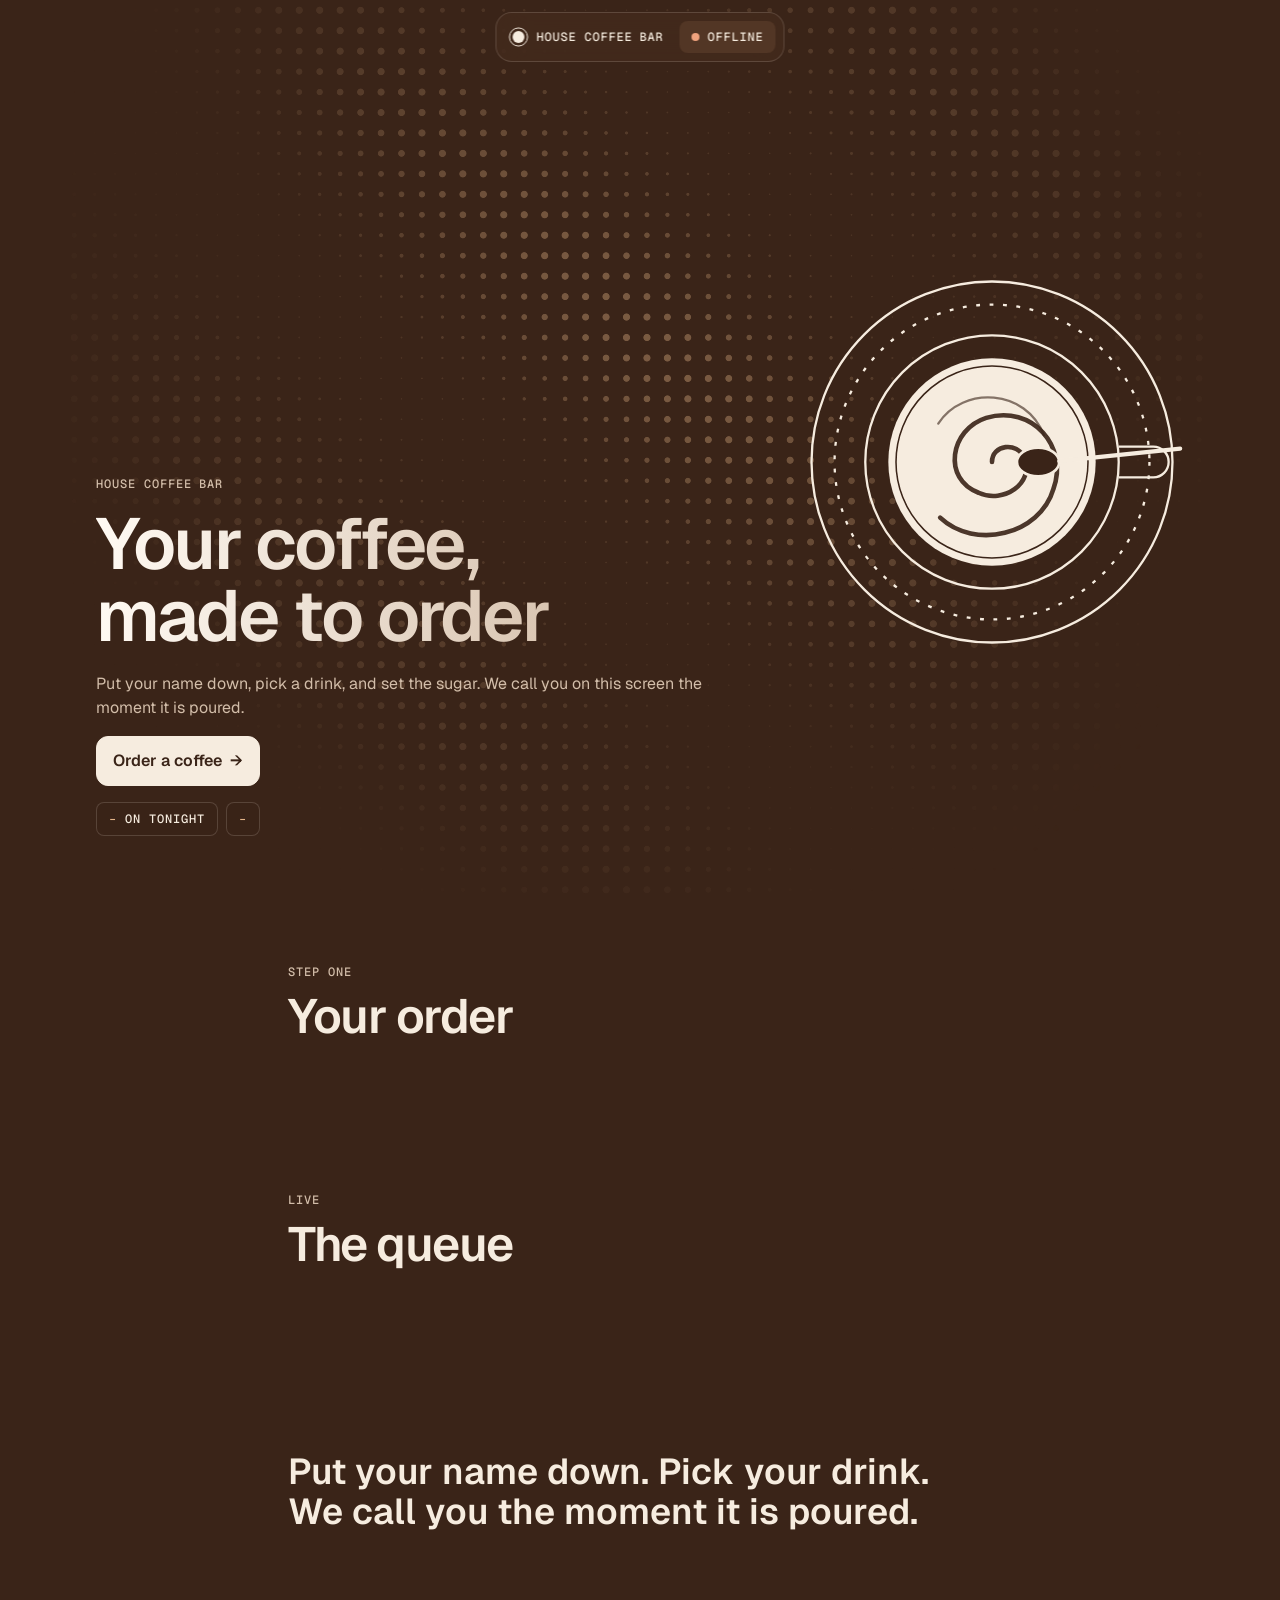
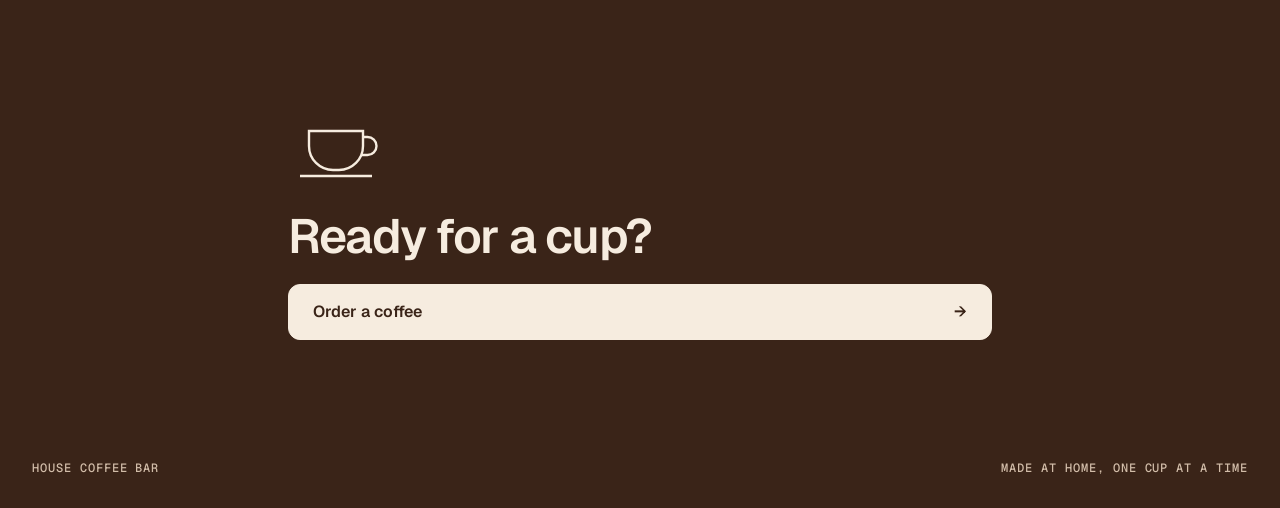
==== public/index.html @ 58d8af4f "Build the coffee ordering app Guests order from their phone (name, drink, options, sugar, notes), fo" ====
<!doctype html>
<html lang="en">
<head>
<meta charset="utf-8">
<meta name="viewport" content="width=device-width, initial-scale=1, viewport-fit=cover">
<title>House Coffee Bar: coffee made to order</title>
<meta name="description" content="Order a coffee from the house bar. Pick a drink, set your sugar, and get called when it is ready.">
<meta name="robots" content="noindex">
<meta name="theme-color" content="#3a2418">
<meta property="og:type" content="website">
<meta property="og:title" content="House Coffee Bar: coffee made to order">
<meta property="og:description" content="Pick a drink, set your sugar, and get called when it is ready.">
<link rel="icon" href="data:image/svg+xml,%3Csvg xmlns='http://www.w3.org/2000/svg' viewBox='0 0 64 64'%3E%3Crect width='64' height='64' rx='14' fill='%233a2418'/%3E%3Ccircle cx='32' cy='32' r='22' fill='none' stroke='%23f6ecdf' stroke-width='2'/%3E%3Ccircle cx='32' cy='32' r='15' fill='%23f6ecdf'/%3E%3C/svg%3E">
<link rel="preconnect" href="https://fonts.googleapis.com">
<link rel="preconnect" href="https://fonts.gstatic.com" crossorigin>
<link href="https://fonts.googleapis.com/css2?family=Geist:wght@400;500;600&family=Geist+Mono:wght@500;600&display=swap" rel="stylesheet">
<link rel="stylesheet" href="app.css">
</head>
<body>
<a class="skip" href="#order">Skip to the order form</a>

<nav class="bar" aria-label="Bar status">
  <a class="mark label" href="#top" aria-current="page">
    <svg viewBox="0 0 64 64" aria-hidden="true"><circle cx="32" cy="32" r="29" fill="none" stroke="currentColor" stroke-width="3"/><circle cx="32" cy="32" r="19" fill="currentColor"/></svg>
    <span data-house>House Coffee Bar</span>
  </a>
  <span class="status label" id="bar-status"><i class="dot"></i><span>Open</span></span>
</nav>

<main id="top">
  <section class="hero" data-enter aria-labelledby="hero-title">
    <canvas class="dots" id="dots" aria-hidden="true"></canvas>
    <div class="hero-cup" id="hero-cup"></div>
    <div class="hero-copy">
      <span class="label mute" data-house>House Coffee Bar</span>
      <h1 class="heading-1" id="hero-title">Your coffee,<br>made to order</h1>
      <p class="body-3">Put your name down, pick a drink, and set the sugar. We call you on this screen the moment it is poured.</p>
      <a class="btn" href="#order">Order a coffee <span class="arrow" aria-hidden="true">→</span></a>
      <div class="proof label">
        <span><b id="fact-menu">–</b> on tonight</span>
        <span><b id="fact-queue">–</b></span>
      </div>
    </div>
  </section>

  <section class="sect reveal" id="order" aria-labelledby="order-title">
    <div class="sect-head">
      <span class="label mute">Step one</span>
      <h2 class="heading-2" id="order-title">Your order</h2>
    </div>
    <div id="order-view"></div>
  </section>

  <section class="sect reveal" id="line" aria-labelledby="queue-title">
    <div class="sect-head">
      <span class="label mute">Live</span>
      <h2 class="heading-2" id="queue-title">The queue</h2>
    </div>
    <div id="queue"></div>
  </section>

  <section class="tagline" aria-label="How the bar works">
    <p class="heading-3" id="tagline">Put your name down. Pick your drink. We call you the moment it is poured.</p>
  </section>

  <section class="closing reveal" aria-labelledby="closing-title">
    <div class="cup" id="closing-cup"></div>
    <h2 class="heading-2" id="closing-title">Ready for a cup?</h2>
    <a class="btn" href="#order">Order a coffee <span class="arrow" aria-hidden="true">→</span></a>
  </section>
</main>

<footer class="foot label">
  <span data-house>House Coffee Bar</span>
  <span>Made at home, one cup at a time</span>
</footer>

<div class="ready" id="ready" role="alertdialog" aria-modal="true" aria-labelledby="ready-title" hidden>
  <div class="ready-top label"><span>Order <span id="ready-no"></span></span><span>Ready</span></div>
  <div class="ready-mid">
    <div class="ready-art" id="ready-art"></div>
    <h2 class="heading-1" id="ready-title">Your coffee is ready</h2>
  </div>
  <button class="btn" id="ready-ok" type="button">On my way <span class="arrow" aria-hidden="true">→</span></button>
</div>

<div class="toast" id="toast" role="status" aria-live="polite"></div>

<script src="common.js"></script>
<script src="fx.js"></script>
<script src="guest.js"></script>
</body>
</html>
---- public/app.css ----
/* Coffee Cart — warm brown, mobile first. One typeface (Geist), Geist Mono for numbers and labels.
   Sizes sit on the Tailwind type scale; spacing uses 2/4/8/12/16/24/32/40/48/64/80/96 only. */
:root {
  --bg: #3a2418;
  --surface: #452c1e;
  --raised: #523625;
  --ink: #f6ecdf;
  --mute: #d2bda9;
  --line: rgba(246, 236, 223, .16);
  --line-strong: rgba(246, 236, 223, .42);
  --crema: #e3b488;
  --ok: #b4d99a;
  --warn: #f0a37e;
  --sans: "Geist", system-ui, -apple-system, "Segoe UI", sans-serif;
  --mono: "Geist Mono", ui-monospace, "SFMono-Regular", Menlo, monospace;
  --ease: cubic-bezier(0.22, 1, 0.36, 1);
  --gutter: 16px;
  --nav: 64px;
  color-scheme: dark;
}
@media (min-width: 768px) { :root { --gutter: 32px; } }

* { box-sizing: border-box; }
html { -webkit-text-size-adjust: 100%; scroll-behavior: smooth; background: var(--bg); }
body { margin: 0; background: var(--bg); color: var(--ink); font: 400 16px/24px var(--sans); -webkit-font-smoothing: antialiased; }
img, svg, canvas { display: block; }
button, input, textarea { font: inherit; color: inherit; }
a { color: inherit; }
h1, h2, h3, p { margin: 0; }
h1, h2, h3 { text-wrap: balance; letter-spacing: -0.03em; }
p { text-wrap: pretty; }
em { font-style: normal; color: var(--crema); }
::selection { background: var(--ink); color: var(--bg); }
.sr-only { position: absolute; width: 1px; height: 1px; overflow: hidden; clip: rect(0 0 0 0); white-space: nowrap; }
.skip { position: fixed; left: 16px; top: -96px; z-index: 100; background: var(--ink); color: var(--bg); padding: 12px 16px; border-radius: 8px; text-decoration: none; }
.skip:focus { top: 8px; }
:focus-visible { outline: 2px solid var(--crema); outline-offset: 2px; border-radius: 4px; }

/* ---------- text styles ---------- */
.heading-1 { font: 600 48px/1 var(--sans); }
.heading-2 { font: 600 36px/40px var(--sans); }
.heading-3 { font: 600 30px/36px var(--sans); }
.heading-5 { font: 600 24px/32px var(--sans); }
@media (min-width: 768px) {
  .heading-1 { font-size: 72px; }
  .heading-2 { font: 600 48px/1 var(--sans); }
  .heading-3 { font: 600 36px/40px var(--sans); }
}
.title-2 { font: 500 18px/28px var(--sans); letter-spacing: -0.01em; }
.body-3 { font: 400 16px/24px var(--sans); }
.body-6 { font: 400 14px/20px var(--sans); }
.label, .caption-4 { font: 500 12px/16px var(--mono); letter-spacing: .08em; text-transform: uppercase; }
.mute { color: var(--mute); }

/* ---------- floating nav ---------- */
.bar {
  position: fixed; top: 12px; left: 50%; transform: translateX(-50%); z-index: 30;
  display: flex; align-items: center; justify-content: space-between; gap: 16px;
  width: max-content; max-width: calc(100% - 32px);
  padding: 8px 8px 8px 12px; border-radius: 16px;
  background: rgba(69, 44, 30, .72); border: 1px solid var(--line);
  backdrop-filter: blur(16px); -webkit-backdrop-filter: blur(16px);
}
.mark { display: inline-flex; align-items: center; gap: 8px; min-height: 32px; text-decoration: none; min-width: 0; }
.mark span { white-space: nowrap; overflow: hidden; text-overflow: ellipsis; }
.mark svg { width: 20px; height: 20px; flex: none; }
.status { display: inline-flex; align-items: center; gap: 8px; white-space: nowrap; padding: 8px 12px; border-radius: 8px; background: var(--raised); }
.dot { width: 8px; height: 8px; border-radius: 50%; background: var(--ok); animation: blink 2.4s var(--ease) infinite alternate; }
.status.closed .dot { background: var(--warn); animation: none; }
@keyframes blink { to { opacity: .3; } }

/* ---------- buttons ---------- */
.btn {
  display: inline-flex; align-items: center; justify-content: center; gap: 8px;
  min-height: 48px; padding: 12px 16px; border-radius: 12px;
  border: 1px solid var(--ink); background: var(--ink); color: var(--bg);
  font: 600 16px/24px var(--sans); text-decoration: none; cursor: pointer;
  transition: transform .5s var(--ease), opacity .3s var(--ease);
}
.btn:hover { transform: translateY(-2px); }
.btn:active { transform: scale(.98); }
.btn[disabled] { opacity: .5; cursor: not-allowed; transform: none; }
.btn .arrow { transition: transform .5s var(--ease); }
.btn:hover .arrow { transform: translateX(4px); }
.btn.line { background: transparent; color: var(--ink); border-color: var(--line-strong); }
.btn.wide { width: 100%; }
.btn.small { min-height: 44px; padding: 8px 12px; font: 600 14px/20px var(--sans); border-radius: 8px; }
.btn.ok { background: var(--ok); border-color: var(--ok); }

.text-btn {
  display: inline-flex; align-items: center; min-height: 44px; padding: 0 4px;
  background: none; border: 0; cursor: pointer; text-decoration: underline; text-underline-offset: 4px;
  text-decoration-color: var(--line-strong);
  font: 500 14px/20px var(--sans); color: var(--mute);
  transition: opacity .3s var(--ease);
}
.text-btn:hover { color: var(--ink); }
.text-btn:active { transform: translateY(1px); }

/* ---------- hero ---------- */
.hero {
  position: relative; min-height: 100svh; overflow: hidden;
  display: grid; grid-template-rows: 1fr auto; gap: 24px;
  padding: calc(var(--nav) + 24px) var(--gutter) 32px;
}
.dots { position: absolute; inset: 0; width: 100%; height: 100%; pointer-events: none; }
.hero > :not(.dots) { position: relative; }
.hero-cup { align-self: center; justify-self: center; width: min(64vw, 288px); aspect-ratio: 1; color: var(--ink); }
.hero-copy { display: grid; gap: 16px; max-width: 680px; }
.hero h1 { background: linear-gradient(90deg, #fffaf3, #c9ae95); -webkit-background-clip: text; background-clip: text; color: transparent; padding-bottom: 4px; }
.hero-copy p { max-width: 680px; color: var(--mute); }
.proof { display: flex; flex-wrap: wrap; gap: 8px; }
.proof span { padding: 8px 12px; border-radius: 8px; border: 1px solid var(--line); background: rgba(58, 36, 24, .6); }
.proof b { font-weight: 500; color: var(--crema); }
@media (min-width: 768px) {
  .hero { grid-template-rows: 1fr; grid-template-columns: 1fr auto; align-items: end; gap: 48px; padding-bottom: 64px; max-width: 1152px; margin: 0 auto; }
  .hero-cup { order: 2; align-self: center; width: min(32vw, 384px); }
  .hero-copy .btn { width: max-content; }
}
[data-enter] .hero-cup, [data-enter] .hero-copy > * { animation: rise .8s var(--ease) both; }
[data-enter] .hero-copy > :nth-child(2) { animation-delay: .06s; }
[data-enter] .hero-copy > :nth-child(3) { animation-delay: .12s; }
[data-enter] .hero-copy > :nth-child(4) { animation-delay: .18s; }
[data-enter] .hero-copy > :nth-child(5) { animation-delay: .24s; }
@keyframes rise { from { opacity: 0; transform: translateY(32px); } }

/* ---------- sections ---------- */
.sect { padding: 64px var(--gutter); display: grid; gap: 24px; scroll-margin-top: var(--nav); max-width: 768px; margin: 0 auto; }
.sect-head { display: grid; gap: 12px; }
.reveal { opacity: 0; transform: translateY(32px); transition: opacity .7s var(--ease), transform .7s var(--ease); }
.reveal.in { opacity: 1; transform: none; }

/* ---------- form ---------- */
#order-form { display: grid; gap: 12px; }
.step { margin: 0; min-width: 0; display: grid; gap: 12px; padding: 16px; border: 1px solid var(--line); border-radius: 16px; background: var(--surface); }
.step-head { display: flex; justify-content: space-between; gap: 12px; }
.input, .textarea {
  width: 100%; min-height: 48px; padding: 12px; border-radius: 8px;
  border: 1px solid var(--line); background: var(--bg); font: 500 18px/28px var(--sans);
  transition: opacity .3s var(--ease);
}
.textarea { font: 400 16px/24px var(--sans); min-height: 80px; resize: vertical; }
.input::placeholder, .textarea::placeholder { color: rgba(246, 236, 223, .45); }
.input:focus, .textarea:focus { outline: 2px solid var(--crema); outline-offset: 2px; }
.input, .textarea { scroll-margin: 96px 0; }
.error { color: var(--warn); font: 500 14px/20px var(--sans); }
.error:empty { display: none; }

.menu { display: grid; gap: 8px; }
.drink { position: relative; display: block; cursor: pointer; }
.drink input { position: absolute; opacity: 0; pointer-events: none; scroll-margin: 96px 0; }
.drink-row {
  display: grid; grid-template-columns: 24px minmax(0, 1fr) 24px; gap: 4px 12px; align-items: center;
  padding: 12px; min-height: 64px; border-radius: 8px; border: 1px solid var(--line); background: var(--bg);
  transition: transform .5s var(--ease);
}
.drink-row .n { font: 500 12px/16px var(--mono); color: var(--mute); }
.drink-row .name { font: 600 20px/28px var(--sans); letter-spacing: -0.02em; }
.drink-row .desc { grid-column: 2; font: 400 14px/20px var(--sans); color: var(--mute); }
.drink-row::after { content: ""; grid-column: 3; grid-row: 1 / span 2; width: 20px; height: 20px; border-radius: 50%; border: 1px solid var(--line-strong); }
.drink:hover .drink-row { transform: translateY(-2px); }
.drink:active .drink-row { transform: scale(.98); }
.drink input:checked + .drink-row { background: var(--ink); color: var(--bg); border-color: var(--ink); }
.drink input:checked + .drink-row .n, .drink input:checked + .drink-row .desc { color: #6b4a36; }
.drink input:checked + .drink-row::after { border: 6px solid var(--bg); }
.drink input:focus-visible + .drink-row { outline: 2px solid var(--crema); outline-offset: 2px; }

.opt-groups { display: grid; gap: 16px; }
.opt-group { display: grid; gap: 8px; border: 0; padding: 0; margin: 0; min-width: 0; }
.opt-group[hidden], .step[hidden] { display: none; }
.toggles { display: flex; flex-wrap: wrap; gap: 8px; }
.toggle, .level { position: relative; }
.toggle input, .level input { position: absolute; opacity: 0; pointer-events: none; scroll-margin: 96px 0; }
.toggle span, .level span {
  display: inline-flex; align-items: center; justify-content: center; min-height: 44px; padding: 8px 16px;
  border-radius: 8px; border: 1px solid var(--line); background: var(--bg); cursor: pointer;
  font: 500 14px/20px var(--sans); transition: transform .5s var(--ease);
}
.toggle span:active, .level span:active { transform: scale(.98); }
.toggle input:checked + span, .level input:checked + span { background: var(--ink); color: var(--bg); border-color: var(--ink); }
.toggle input:focus-visible + span, .level input:focus-visible + span { outline: 2px solid var(--crema); outline-offset: 2px; }

.sugar { display: grid; grid-template-columns: 80px minmax(0, 1fr); gap: 16px; align-items: center; }
.sugar-cup { width: 80px; height: 80px; color: var(--ink); }
.sugar-cup .cube { transition: transform .5s var(--ease), opacity .3s var(--ease); }
.sugar-cup .cube.off { transform: translateY(-40px); opacity: 0; }
.sugar-now { font: 600 20px/28px var(--sans); letter-spacing: -0.02em; margin-bottom: 8px; }
.levels { display: grid; grid-template-columns: repeat(5, minmax(0, 1fr)); gap: 4px; }
.level span { width: 100%; padding: 8px 0; font-family: var(--mono); }
.level.fill span { background: var(--raised); }

.submit { position: sticky; bottom: 0; z-index: 5; padding: 12px 0 16px; background: var(--bg); }
.submit .btn { width: 100%; min-height: 56px; justify-content: space-between; padding: 12px 24px; }

/* ---------- ticket ---------- */
.ticket { display: grid; gap: 16px; padding: 24px 16px; border: 1px solid var(--line); border-radius: 16px; background: var(--surface); margin-bottom: 12px; }
.ticket-main { display: grid; grid-template-columns: minmax(0, 1fr) 112px; gap: 16px; align-items: center; }
.ticket-no { font: 600 96px/1 var(--mono); letter-spacing: -0.06em; }
.ticket-no small { display: block; font: 500 12px/16px var(--mono); letter-spacing: .08em; text-transform: uppercase; color: var(--mute); margin-bottom: 8px; }
.ticket-art { width: 112px; height: 112px; color: var(--ink); }
.ticket h3 { font: 600 24px/32px var(--sans); }
.ticket .spec { color: var(--mute); }
.track { list-style: none; margin: 0; padding: 0; display: grid; grid-template-columns: repeat(3, 1fr); gap: 4px; }
.track li { display: grid; gap: 8px; color: var(--mute); }
.track li::before { content: ""; height: 4px; border-radius: 2px; background: var(--line); transform-origin: left; }
.track li.done, .track li.now { color: var(--ink); }
.track li.done::before { background: var(--ink); }
.track li.now::before { background: var(--crema); animation: brew 1.6s var(--ease) infinite alternate; }
@keyframes brew { from { transform: scaleX(.2); opacity: .5; } to { transform: scaleX(1); opacity: 1; } }
.ticket.is-ready { border-color: var(--ok); }
.ticket.is-ready .ticket-no { color: var(--ok); }
.say { font: 500 18px/28px var(--sans); }
.row { display: flex; flex-wrap: wrap; gap: 8px 24px; align-items: center; }

/* ---------- queue ---------- */
.queue { list-style: none; margin: 0; padding: 0; display: grid; gap: 8px; }
.q {
  display: grid; grid-template-columns: 40px minmax(0, 1fr) auto; gap: 0 12px; align-items: center;
  padding: 12px 16px; border-radius: 12px; border: 1px solid var(--line); background: var(--surface);
}
.q .no { grid-row: 1 / span 2; font: 500 20px/28px var(--mono); color: var(--crema); }
.q .who { font: 600 18px/28px var(--sans); letter-spacing: -0.01em; overflow: hidden; text-overflow: ellipsis; white-space: nowrap; }
.q .what { grid-column: 2; grid-row: 2; color: var(--mute); overflow: hidden; text-overflow: ellipsis; white-space: nowrap; }
.q .st { grid-row: 1 / span 2; grid-column: 3; padding: 8px 12px; border-radius: 8px; background: var(--raised); }
.q.mine { border-color: var(--crema); }
.q.mine .who::after { content: " · you"; font-weight: 400; color: var(--crema); }
.st.making { color: var(--crema); }
.st.ready { color: var(--bg); background: var(--ok) !important; }
.empty { display: grid; grid-template-columns: 64px minmax(0, 1fr); gap: 16px; align-items: center; padding: 16px; border: 1px solid var(--line); border-radius: 16px; background: var(--surface); }
.empty .cup { width: 64px; height: 64px; color: var(--ink); }
.empty p { font: 500 18px/28px var(--sans); }

/* ---------- tagline reveal ---------- */
.tagline { padding: 96px var(--gutter); max-width: 768px; margin: 0 auto; }
.tagline p { max-width: 680px; }
.tagline .w { opacity: .3; transition: opacity .5s var(--ease); }
.tagline .w.on { opacity: 1; }

/* ---------- closing ---------- */
.closing { padding: 64px var(--gutter) 96px; max-width: 768px; margin: 0 auto; display: grid; gap: 24px; justify-items: start; }
.closing .cup { width: 96px; height: 96px; color: var(--ink); }
.closing .btn { width: 100%; justify-content: space-between; padding: 12px 24px; min-height: 56px; }
.foot { display: flex; justify-content: space-between; gap: 16px; flex-wrap: wrap; padding: 24px var(--gutter) 32px; color: var(--mute); }

/* ---------- cup ---------- */
.stir { width: 100%; height: 100%; overflow: visible; }
.stir .swirl { transform-origin: 100px 100px; animation: spin 7s linear infinite; }
.stir .spoon { transform-origin: 100px 100px; animation: spin 3s cubic-bezier(.45, .05, .55, .95) infinite; }
.stir .ring { transform-origin: 100px 100px; animation: ring 3s var(--ease) infinite; }
.stir.idle .spoon, .stir.idle .ring { animation-play-state: paused; }
.stir.idle .swirl { animation-duration: 40s; }
@keyframes spin { to { transform: rotate(360deg); } }
@keyframes ring { from { transform: scale(.5); opacity: .7; } to { transform: scale(1); opacity: 0; } }
.steam path { animation: steam 3s var(--ease) infinite; opacity: 0; }
.steam path:nth-child(2) { animation-delay: 1s; }
.steam path:nth-child(3) { animation-delay: 2s; }
@keyframes steam { 0% { opacity: 0; transform: translateY(8px); } 35% { opacity: .9; } 100% { opacity: 0; transform: translateY(-12px); } }

/* ---------- ready overlay (inverted: cream paper, brown ink) ---------- */
.ready {
  position: fixed; inset: 0; z-index: 60; background: var(--ink); color: var(--bg);
  display: grid; grid-template-rows: auto 1fr auto; gap: 24px; padding: 24px var(--gutter) 32px;
  animation: fade .5s var(--ease) both;
}
.ready[hidden] { display: none; }
.ready-top { display: flex; justify-content: space-between; gap: 16px; }
.ready-mid { display: grid; align-content: center; gap: 24px; }
.ready-art { width: 160px; height: 160px; color: var(--bg); animation: rise .8s var(--ease) both; }
.ready h2 { max-width: 680px; animation: rise .8s var(--ease) .08s both; }
.ready h2 em { color: #8a5632; }
.ready .btn { background: var(--bg); color: var(--ink); border-color: var(--bg); min-height: 56px; width: 100%; max-width: 480px; justify-content: space-between; padding: 12px 24px; }
@keyframes fade { from { opacity: 0; } }

/* ---------- toast ---------- */
.toast {
  position: fixed; left: 50%; bottom: 16px; z-index: 70; transform: translate(-50%, 24px); opacity: 0; pointer-events: none;
  background: var(--ink); color: var(--bg); padding: 12px 16px; border-radius: 12px; max-width: calc(100% - 32px); width: max-content;
  font: 500 14px/20px var(--sans); text-align: center;
  transition: transform .5s var(--ease), opacity .3s var(--ease);
}
.toast.show { transform: translate(-50%, 0); opacity: 1; }

@media (prefers-reduced-motion: reduce) {
  *, *::before, *::after { animation-duration: .001ms !important; animation-iteration-count: 1 !important; }
  .reveal { transform: none; transition: opacity .3s; }
  .tagline .w { opacity: 1; transition: none; }
  .steam path { opacity: .6; }
  .btn:hover, .drink:hover .drink-row { transform: none; }
}
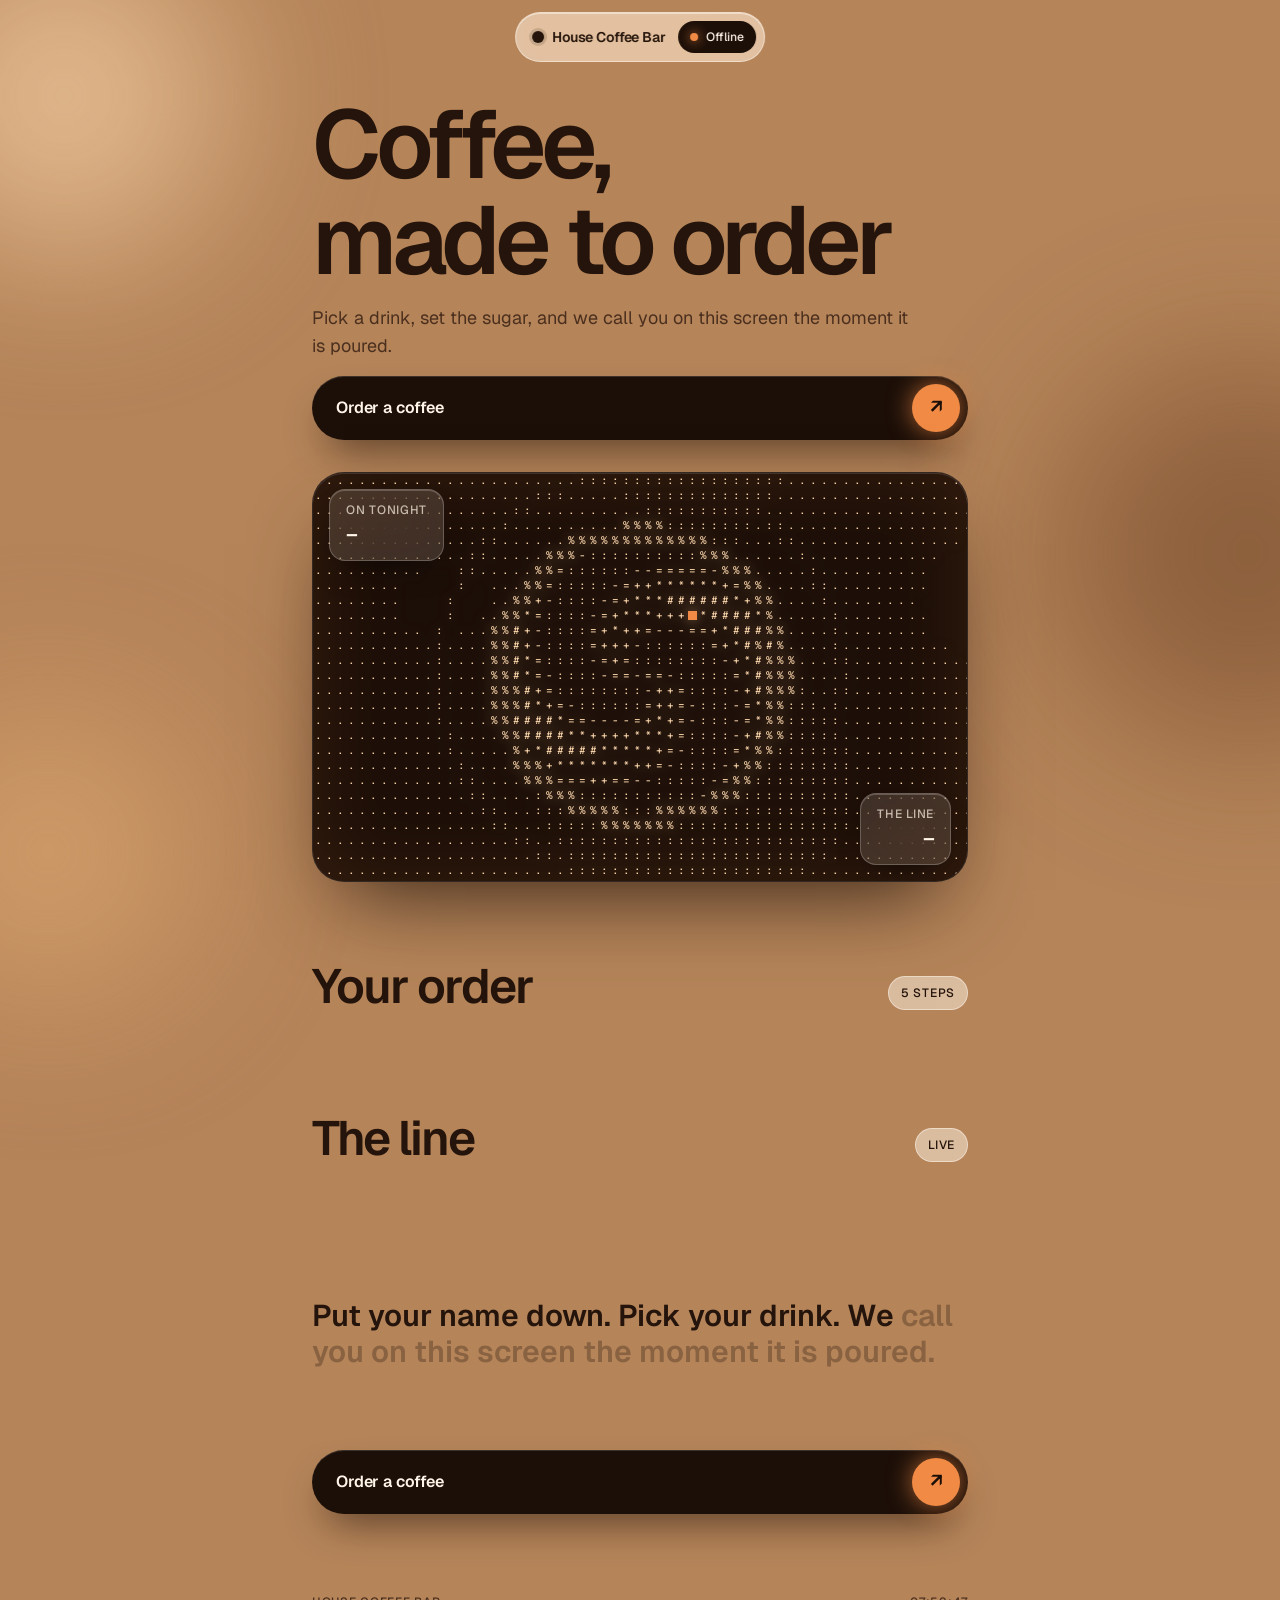
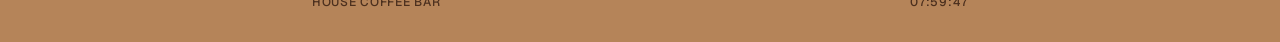
==== commit db08d7dc: "Redesign the app: caramel, glass cards, glowing ASCII cup Rebuild the guest and barista pages with a" ====
--- a/public/index.html
+++ b/public/index.html
@@ -6,82 +6,70 @@
 <title>House Coffee Bar: coffee made to order</title>
 <meta name="description" content="Order a coffee from the house bar. Pick a drink, set your sugar, and get called when it is ready.">
 <meta name="robots" content="noindex">
-<meta name="theme-color" content="#3a2418">
+<meta name="theme-color" content="#b58459">
 <meta property="og:type" content="website">
 <meta property="og:title" content="House Coffee Bar: coffee made to order">
 <meta property="og:description" content="Pick a drink, set your sugar, and get called when it is ready.">
-<link rel="icon" href="data:image/svg+xml,%3Csvg xmlns='http://www.w3.org/2000/svg' viewBox='0 0 64 64'%3E%3Crect width='64' height='64' rx='14' fill='%233a2418'/%3E%3Ccircle cx='32' cy='32' r='22' fill='none' stroke='%23f6ecdf' stroke-width='2'/%3E%3Ccircle cx='32' cy='32' r='15' fill='%23f6ecdf'/%3E%3C/svg%3E">
+<link rel="icon" href="data:image/svg+xml,%3Csvg xmlns='http://www.w3.org/2000/svg' viewBox='0 0 64 64'%3E%3Crect width='64' height='64' rx='16' fill='%23b58459'/%3E%3Ccircle cx='32' cy='32' r='18' fill='%231c0f08'/%3E%3Ccircle cx='38' cy='26' r='5' fill='%23f08a45'/%3E%3C/svg%3E">
 <link rel="preconnect" href="https://fonts.googleapis.com">
 <link rel="preconnect" href="https://fonts.gstatic.com" crossorigin>
-<link href="https://fonts.googleapis.com/css2?family=Geist:wght@400;500;600&family=Geist+Mono:wght@500;600&display=swap" rel="stylesheet">
+<link href="https://fonts.googleapis.com/css2?family=Geist:wght@400;500;600&family=Geist+Mono:wght@400;500&display=swap" rel="stylesheet">
 <link rel="stylesheet" href="app.css">
 </head>
 <body>
+<div class="glow a" aria-hidden="true"></div>
+<div class="glow b" aria-hidden="true"></div>
+<div class="glow c" aria-hidden="true"></div>
 <a class="skip" href="#order">Skip to the order form</a>
 
-<nav class="bar" aria-label="Bar status">
-  <a class="mark label" href="#top" aria-current="page">
-    <svg viewBox="0 0 64 64" aria-hidden="true"><circle cx="32" cy="32" r="29" fill="none" stroke="currentColor" stroke-width="3"/><circle cx="32" cy="32" r="19" fill="currentColor"/></svg>
-    <span data-house>House Coffee Bar</span>
-  </a>
-  <span class="status label" id="bar-status"><i class="dot"></i><span>Open</span></span>
+<nav class="bar" aria-label="Bar">
+  <a class="mark" href="#top" aria-current="page"><i aria-hidden="true"></i><span data-house>House Coffee Bar</span></a>
+  <span class="status" id="bar-status"><span>Open</span></span>
 </nav>
 
 <main id="top">
   <section class="hero" data-enter aria-labelledby="hero-title">
-    <canvas class="dots" id="dots" aria-hidden="true"></canvas>
-    <div class="hero-cup" id="hero-cup"></div>
     <div class="hero-copy">
-      <span class="label mute" data-house>House Coffee Bar</span>
-      <h1 class="heading-1" id="hero-title">Your coffee,<br>made to order</h1>
-      <p class="body-3">Put your name down, pick a drink, and set the sugar. We call you on this screen the moment it is poured.</p>
-      <a class="btn" href="#order">Order a coffee <span class="arrow" aria-hidden="true">→</span></a>
-      <div class="proof label">
-        <span><b id="fact-menu">–</b> on tonight</span>
-        <span><b id="fact-queue">–</b></span>
-      </div>
+      <h1 class="heading-1" id="hero-title">Coffee,<br>made to order</h1>
+      <p>Pick a drink, set the sugar, and we call you on this screen the moment it is poured.</p>
+      <a class="btn" href="#order">Order a coffee <span class="arrow" aria-hidden="true">↗</span></a>
     </div>
+    <figure class="stage">
+      <canvas id="fig-hero" aria-hidden="true"></canvas>
+      <div class="chip tl"><span class="label">On tonight</span><b id="fact-menu">–</b></div>
+      <div class="chip br"><span class="label" id="fact-open">The line</span><b id="fact-queue">–</b></div>
+    </figure>
   </section>
 
   <section class="sect reveal" id="order" aria-labelledby="order-title">
-    <div class="sect-head">
-      <span class="label mute">Step one</span>
-      <h2 class="heading-2" id="order-title">Your order</h2>
-    </div>
+    <div class="sect-head"><h2 class="heading-2" id="order-title">Your order</h2><span class="label" id="order-side">5 steps</span></div>
     <div id="order-view"></div>
   </section>
 
   <section class="sect reveal" id="line" aria-labelledby="queue-title">
-    <div class="sect-head">
-      <span class="label mute">Live</span>
-      <h2 class="heading-2" id="queue-title">The queue</h2>
-    </div>
+    <div class="sect-head"><h2 class="heading-2" id="queue-title">The line</h2><span class="label" id="queue-side">Live</span></div>
     <div id="queue"></div>
   </section>
 
   <section class="tagline" aria-label="How the bar works">
-    <p class="heading-3" id="tagline">Put your name down. Pick your drink. We call you the moment it is poured.</p>
+    <p class="heading-4" id="tagline">Put your name down. Pick your drink. We call you on this screen the moment it is poured.</p>
   </section>
 
-  <section class="closing reveal" aria-labelledby="closing-title">
-    <div class="cup" id="closing-cup"></div>
-    <h2 class="heading-2" id="closing-title">Ready for a cup?</h2>
-    <a class="btn" href="#order">Order a coffee <span class="arrow" aria-hidden="true">→</span></a>
+  <section class="closing reveal" aria-label="Order">
+    <a class="btn" href="#order">Order a coffee <span class="arrow" aria-hidden="true">↗</span></a>
   </section>
 </main>
 
 <footer class="foot label">
   <span data-house>House Coffee Bar</span>
-  <span>Made at home, one cup at a time</span>
+  <span id="clock">Made at home</span>
 </footer>
 
-<div class="ready" id="ready" role="alertdialog" aria-modal="true" aria-labelledby="ready-title" hidden>
-  <div class="ready-top label"><span>Order <span id="ready-no"></span></span><span>Ready</span></div>
-  <div class="ready-mid">
-    <div class="ready-art" id="ready-art"></div>
-    <h2 class="heading-1" id="ready-title">Your coffee is ready</h2>
-  </div>
-  <button class="btn" id="ready-ok" type="button">On my way <span class="arrow" aria-hidden="true">→</span></button>
+<div class="call" id="ready" role="alertdialog" aria-modal="true" aria-labelledby="ready-title" hidden>
+  <canvas id="fig-ready" aria-hidden="true"></canvas>
+  <div class="ready-top label"><span>Order <span id="ready-no"></span></span><span class="pill">Ready</span></div>
+  <div class="ready-mid"><h2 id="ready-title">Your coffee is ready.</h2></div>
+  <div class="ready-foot"><button class="btn" id="ready-ok" type="button">On my way <span class="arrow" aria-hidden="true">↗</span></button></div>
 </div>
 
 <div class="toast" id="toast" role="status" aria-live="polite"></div>
--- a/public/app.css
+++ b/public/app.css
@@ -1,289 +1,291 @@
-/* Coffee Cart — warm brown, mobile first. One typeface (Geist), Geist Mono for numbers and labels.
-   Sizes sit on the Tailwind type scale; spacing uses 2/4/8/12/16/24/32/40/48/64/80/96 only. */
+/* Coffee Cart — premium, mobile first. Caramel ground, espresso ink, glass cards, one dark glowing stage.
+   Geist throughout (Geist Mono for numbers). Sizes on the Tailwind scale; spacing 2/4/8/12/16/24/32/40/48/64/80/96. */
 :root {
-  --bg: #3a2418;
-  --surface: #452c1e;
-  --raised: #523625;
-  --ink: #f6ecdf;
-  --mute: #d2bda9;
-  --line: rgba(246, 236, 223, .16);
-  --line-strong: rgba(246, 236, 223, .42);
-  --crema: #e3b488;
-  --ok: #b4d99a;
-  --warn: #f0a37e;
+  --bg: #b58459;
+  --ink: #24140b;
+  --soft: #4b2f1e;
+  --cream: #fff5e8;
+  --glass: rgba(255, 244, 230, .3);
+  --glass-strong: rgba(255, 244, 230, .5);
+  --edge: rgba(255, 250, 242, .5);
+  --dark: #1c0f08;
+  --dark-2: #2a180e;
+  --accent: #f08a45;
+  --ok: #2f6b3a;
+  --ok-glow: #9be08a;
   --sans: "Geist", system-ui, -apple-system, "Segoe UI", sans-serif;
   --mono: "Geist Mono", ui-monospace, "SFMono-Regular", Menlo, monospace;
   --ease: cubic-bezier(0.22, 1, 0.36, 1);
+  --lift: inset 0 1px 0 rgba(255, 255, 255, .45), 0 24px 48px -28px rgba(36, 20, 11, .6);
   --gutter: 16px;
-  --nav: 64px;
-  color-scheme: dark;
+  --nav: 72px;
+  color-scheme: light;
 }
 @media (min-width: 768px) { :root { --gutter: 32px; } }
 
 * { box-sizing: border-box; }
 html { -webkit-text-size-adjust: 100%; scroll-behavior: smooth; background: var(--bg); }
-body { margin: 0; background: var(--bg); color: var(--ink); font: 400 16px/24px var(--sans); -webkit-font-smoothing: antialiased; }
-img, svg, canvas { display: block; }
+body { margin: 0; background: var(--bg); color: var(--ink); font: 400 16px/24px var(--sans); -webkit-font-smoothing: antialiased; overflow-x: hidden; }
+svg, canvas { display: block; }
 button, input, textarea { font: inherit; color: inherit; }
-a { color: inherit; }
-h1, h2, h3, p { margin: 0; }
-h1, h2, h3 { text-wrap: balance; letter-spacing: -0.03em; }
+a { color: inherit; text-decoration: none; }
+h1, h2, h3, p, ol, ul, dl, dd, figure { margin: 0; padding: 0; }
+ol, ul { list-style: none; }
+h1, h2, h3 { text-wrap: balance; letter-spacing: -0.04em; }
 p { text-wrap: pretty; }
-em { font-style: normal; color: var(--crema); }
-::selection { background: var(--ink); color: var(--bg); }
+::selection { background: var(--ink); color: var(--cream); }
 .sr-only { position: absolute; width: 1px; height: 1px; overflow: hidden; clip: rect(0 0 0 0); white-space: nowrap; }
-.skip { position: fixed; left: 16px; top: -96px; z-index: 100; background: var(--ink); color: var(--bg); padding: 12px 16px; border-radius: 8px; text-decoration: none; }
+.skip { position: fixed; left: 16px; top: -96px; z-index: 100; background: var(--ink); color: var(--cream); padding: 12px 16px; border-radius: 12px; }
 .skip:focus { top: 8px; }
-:focus-visible { outline: 2px solid var(--crema); outline-offset: 2px; border-radius: 4px; }
+:focus-visible { outline: 2px solid var(--ink); outline-offset: 2px; border-radius: 8px; }
+
+/* soft pools of light and shade behind everything, so the glass has something to catch */
+.glow { position: fixed; z-index: 0; border-radius: 50%; filter: blur(80px); pointer-events: none; }
+.glow.a { width: 320px; height: 320px; left: -96px; top: -64px; background: #e6bd92; opacity: .9; }
+.glow.b { width: 384px; height: 384px; right: -160px; top: 40vh; background: #7d5131; opacity: .7; }
+.glow.c { width: 288px; height: 288px; left: -96px; bottom: -96px; background: #dba56f; opacity: .7; }
+body > main, body > footer, body > #app, body > .login { position: relative; z-index: 1; }
 
 /* ---------- text styles ---------- */
-.heading-1 { font: 600 48px/1 var(--sans); }
+.heading-1 { font: 600 60px/1 var(--sans); letter-spacing: -0.055em; }
 .heading-2 { font: 600 36px/40px var(--sans); }
-.heading-3 { font: 600 30px/36px var(--sans); }
-.heading-5 { font: 600 24px/32px var(--sans); }
-@media (min-width: 768px) {
-  .heading-1 { font-size: 72px; }
-  .heading-2 { font: 600 48px/1 var(--sans); }
-  .heading-3 { font: 600 36px/40px var(--sans); }
-}
-.title-2 { font: 500 18px/28px var(--sans); letter-spacing: -0.01em; }
+.heading-4 { font: 600 30px/36px var(--sans); }
+.title-1 { font: 500 20px/28px var(--sans); letter-spacing: -0.02em; }
 .body-3 { font: 400 16px/24px var(--sans); }
-.body-6 { font: 400 14px/20px var(--sans); }
-.label, .caption-4 { font: 500 12px/16px var(--mono); letter-spacing: .08em; text-transform: uppercase; }
-.mute { color: var(--mute); }
+.label { font: 500 12px/16px var(--sans); letter-spacing: .06em; text-transform: uppercase; }
+.mute { color: var(--soft); }
+@media (min-width: 768px) { .heading-1 { font-size: 96px; } .heading-2 { font: 600 48px/1 var(--sans); } }
+
+/* ---------- glass ---------- */
+.glass, .step, .q, .empty, .chip {
+  background: var(--glass); border: 1px solid var(--edge);
+  backdrop-filter: blur(20px) saturate(1.3); -webkit-backdrop-filter: blur(20px) saturate(1.3);
+  box-shadow: var(--lift);
+}
 
 /* ---------- floating nav ---------- */
 .bar {
   position: fixed; top: 12px; left: 50%; transform: translateX(-50%); z-index: 30;
-  display: flex; align-items: center; justify-content: space-between; gap: 16px;
-  width: max-content; max-width: calc(100% - 32px);
-  padding: 8px 8px 8px 12px; border-radius: 16px;
-  background: rgba(69, 44, 30, .72); border: 1px solid var(--line);
-  backdrop-filter: blur(16px); -webkit-backdrop-filter: blur(16px);
-}
-.mark { display: inline-flex; align-items: center; gap: 8px; min-height: 32px; text-decoration: none; min-width: 0; }
-.mark span { white-space: nowrap; overflow: hidden; text-overflow: ellipsis; }
-.mark svg { width: 20px; height: 20px; flex: none; }
-.status { display: inline-flex; align-items: center; gap: 8px; white-space: nowrap; padding: 8px 12px; border-radius: 8px; background: var(--raised); }
-.dot { width: 8px; height: 8px; border-radius: 50%; background: var(--ok); animation: blink 2.4s var(--ease) infinite alternate; }
-.status.closed .dot { background: var(--warn); animation: none; }
-@keyframes blink { to { opacity: .3; } }
+  display: flex; align-items: center; gap: 12px; width: max-content; max-width: calc(100% - 32px);
+  padding: 8px 8px 8px 16px; border-radius: 9999px;
+  background: rgba(255, 244, 230, .55); border: 1px solid var(--edge);
+  backdrop-filter: blur(20px) saturate(1.4); -webkit-backdrop-filter: blur(20px) saturate(1.4);
+  box-shadow: var(--lift);
+}
+.mark { display: inline-flex; align-items: center; gap: 8px; min-height: 32px; min-width: 0; font: 600 14px/20px var(--sans); letter-spacing: -0.01em; }
+.mark span:last-child { white-space: nowrap; overflow: hidden; text-overflow: ellipsis; }
+.mark i { width: 12px; height: 12px; border-radius: 50%; background: var(--ink); box-shadow: 0 0 0 3px rgba(36, 20, 11, .15); flex: none; }
+.status { display: inline-flex; align-items: center; gap: 8px; white-space: nowrap; padding: 8px 12px; border-radius: 9999px; background: var(--dark); color: var(--cream); font: 500 12px/16px var(--sans); }
+.status::before { content: ""; width: 8px; height: 8px; border-radius: 50%; background: var(--ok-glow); box-shadow: 0 0 12px var(--ok-glow); animation: blink 1.8s var(--ease) infinite alternate; }
+.status.closed::before { background: var(--accent); box-shadow: 0 0 12px var(--accent); animation: none; }
+@keyframes blink { to { opacity: .35; } }
 
 /* ---------- buttons ---------- */
 .btn {
-  display: inline-flex; align-items: center; justify-content: center; gap: 8px;
-  min-height: 48px; padding: 12px 16px; border-radius: 12px;
-  border: 1px solid var(--ink); background: var(--ink); color: var(--bg);
-  font: 600 16px/24px var(--sans); text-decoration: none; cursor: pointer;
+  display: flex; align-items: center; justify-content: space-between; gap: 16px; width: 100%;
+  min-height: 64px; padding: 8px 8px 8px 24px; border: 0; border-radius: 9999px; cursor: pointer;
+  background: var(--dark); color: var(--cream); font: 600 16px/24px var(--sans); letter-spacing: -0.01em;
+  box-shadow: inset 0 1px 0 rgba(255, 255, 255, .14), 0 20px 40px -16px rgba(28, 15, 8, .75);
   transition: transform .5s var(--ease), opacity .3s var(--ease);
 }
+.btn .arrow {
+  display: grid; place-items: center; width: 48px; height: 48px; border-radius: 50%; flex: none;
+  background: var(--accent); color: var(--dark); font-size: 20px; line-height: 1;
+  box-shadow: 0 0 24px rgba(240, 138, 69, .7); transition: transform .5s var(--ease);
+}
 .btn:hover { transform: translateY(-2px); }
+.btn:hover .arrow { transform: rotate(45deg); }
 .btn:active { transform: scale(.98); }
-.btn[disabled] { opacity: .5; cursor: not-allowed; transform: none; }
-.btn .arrow { transition: transform .5s var(--ease); }
-.btn:hover .arrow { transform: translateX(4px); }
-.btn.line { background: transparent; color: var(--ink); border-color: var(--line-strong); }
-.btn.wide { width: 100%; }
-.btn.small { min-height: 44px; padding: 8px 12px; font: 600 14px/20px var(--sans); border-radius: 8px; }
-.btn.ok { background: var(--ok); border-color: var(--ok); }
-
-.text-btn {
-  display: inline-flex; align-items: center; min-height: 44px; padding: 0 4px;
-  background: none; border: 0; cursor: pointer; text-decoration: underline; text-underline-offset: 4px;
-  text-decoration-color: var(--line-strong);
-  font: 500 14px/20px var(--sans); color: var(--mute);
-  transition: opacity .3s var(--ease);
-}
+.btn[disabled] { opacity: .55; cursor: not-allowed; transform: none; }
+.btn.line { background: var(--glass); color: var(--ink); border: 1px solid var(--edge); box-shadow: var(--lift); }
+.btn.small { min-height: 48px; padding: 8px 16px; font: 600 14px/20px var(--sans); justify-content: center; }
+.btn.ok { background: var(--ok); }
+.text-btn { display: inline-flex; align-items: center; gap: 8px; min-height: 44px; padding: 0 4px; background: none; border: 0; cursor: pointer; font: 500 14px/20px var(--sans); color: var(--soft); text-decoration: underline; text-underline-offset: 4px; text-decoration-color: rgba(36, 20, 11, .35); transition: opacity .3s var(--ease); }
 .text-btn:hover { color: var(--ink); }
 .text-btn:active { transform: translateY(1px); }
 
 /* ---------- hero ---------- */
-.hero {
-  position: relative; min-height: 100svh; overflow: hidden;
-  display: grid; grid-template-rows: 1fr auto; gap: 24px;
-  padding: calc(var(--nav) + 24px) var(--gutter) 32px;
-}
-.dots { position: absolute; inset: 0; width: 100%; height: 100%; pointer-events: none; }
-.hero > :not(.dots) { position: relative; }
-.hero-cup { align-self: center; justify-self: center; width: min(64vw, 288px); aspect-ratio: 1; color: var(--ink); }
-.hero-copy { display: grid; gap: 16px; max-width: 680px; }
-.hero h1 { background: linear-gradient(90deg, #fffaf3, #c9ae95); -webkit-background-clip: text; background-clip: text; color: transparent; padding-bottom: 4px; }
-.hero-copy p { max-width: 680px; color: var(--mute); }
-.proof { display: flex; flex-wrap: wrap; gap: 8px; }
-.proof span { padding: 8px 12px; border-radius: 8px; border: 1px solid var(--line); background: rgba(58, 36, 24, .6); }
-.proof b { font-weight: 500; color: var(--crema); }
-@media (min-width: 768px) {
-  .hero { grid-template-rows: 1fr; grid-template-columns: 1fr auto; align-items: end; gap: 48px; padding-bottom: 64px; max-width: 1152px; margin: 0 auto; }
-  .hero-cup { order: 2; align-self: center; width: min(32vw, 384px); }
-  .hero-copy .btn { width: max-content; }
-}
-[data-enter] .hero-cup, [data-enter] .hero-copy > * { animation: rise .8s var(--ease) both; }
+main { max-width: 720px; margin: 0 auto; }
+.hero { display: grid; gap: 32px; padding: calc(var(--nav) + 24px) var(--gutter) 48px; }
+.hero-copy { display: grid; gap: 16px; }
+.hero-copy h1, .hero-copy p { max-width: 680px; }
+.hero-copy p { color: var(--soft); font: 400 18px/28px var(--sans); }
+.stage {
+  position: relative; aspect-ratio: 1 / 1; border-radius: 32px; overflow: hidden;
+  background: var(--dark); border: 1px solid rgba(255, 255, 255, .1);
+  box-shadow: inset 0 1px 0 rgba(255, 255, 255, .12), inset 0 0 80px rgba(240, 138, 69, .12), 0 40px 80px -32px rgba(28, 15, 8, .85);
+}
+.stage canvas { width: 100%; height: 100%; filter: drop-shadow(0 0 6px rgba(243, 190, 140, .55)); }
+.stage .chip { position: absolute; }
+.chip {
+  display: grid; gap: 2px; padding: 12px 16px; border-radius: 16px;
+  background: rgba(255, 244, 230, .14); border-color: rgba(255, 255, 255, .22); color: var(--cream);
+  box-shadow: inset 0 1px 0 rgba(255, 255, 255, .2), 0 16px 32px -16px rgba(0, 0, 0, .6);
+}
+.chip .label { color: rgba(255, 245, 232, .7); }
+.chip b { font: 600 20px/28px var(--sans); letter-spacing: -0.03em; }
+.chip.tl { left: 16px; top: 16px; }
+.chip.br { right: 16px; bottom: 16px; text-align: right; }
+@media (min-width: 768px) { .stage { aspect-ratio: 16 / 10; } }
+
+[data-enter] .hero-copy > *, [data-enter] .stage { animation: rise .9s var(--ease) both; }
 [data-enter] .hero-copy > :nth-child(2) { animation-delay: .06s; }
 [data-enter] .hero-copy > :nth-child(3) { animation-delay: .12s; }
-[data-enter] .hero-copy > :nth-child(4) { animation-delay: .18s; }
-[data-enter] .hero-copy > :nth-child(5) { animation-delay: .24s; }
+[data-enter] .stage { animation-delay: .18s; }
 @keyframes rise { from { opacity: 0; transform: translateY(32px); } }
 
 /* ---------- sections ---------- */
-.sect { padding: 64px var(--gutter); display: grid; gap: 24px; scroll-margin-top: var(--nav); max-width: 768px; margin: 0 auto; }
-.sect-head { display: grid; gap: 12px; }
+.sect { padding: 32px var(--gutter) 48px; scroll-margin-top: var(--nav); display: grid; gap: 24px; }
+.sect-head { display: flex; align-items: end; justify-content: space-between; gap: 16px; }
+.sect-head .label { padding: 8px 12px; border-radius: 9999px; background: var(--glass-strong); border: 1px solid var(--edge); white-space: nowrap; }
 .reveal { opacity: 0; transform: translateY(32px); transition: opacity .7s var(--ease), transform .7s var(--ease); }
 .reveal.in { opacity: 1; transform: none; }
 
 /* ---------- form ---------- */
 #order-form { display: grid; gap: 12px; }
-.step { margin: 0; min-width: 0; display: grid; gap: 12px; padding: 16px; border: 1px solid var(--line); border-radius: 16px; background: var(--surface); }
-.step-head { display: flex; justify-content: space-between; gap: 12px; }
+.step { margin: 0; min-width: 0; display: grid; gap: 16px; padding: 16px; border-radius: 24px; }
+.step[hidden] { display: none; }
+.step-head { display: flex; justify-content: space-between; gap: 12px; align-items: center; }
+.step-head > :first-child { font: 600 16px/24px var(--sans); letter-spacing: -0.01em; }
+.step-head > :last-child { font: 500 12px/16px var(--sans); color: var(--soft); }
 .input, .textarea {
-  width: 100%; min-height: 48px; padding: 12px; border-radius: 8px;
-  border: 1px solid var(--line); background: var(--bg); font: 500 18px/28px var(--sans);
-  transition: opacity .3s var(--ease);
+  width: 100%; min-height: 56px; padding: 12px 16px; border-radius: 16px; scroll-margin: 96px 0;
+  border: 1px solid var(--edge); background: rgba(255, 250, 244, .55);
+  font: 500 20px/28px var(--sans); letter-spacing: -0.02em;
+  box-shadow: inset 0 2px 4px rgba(36, 20, 11, .08); transition: opacity .3s var(--ease);
 }
 .textarea { font: 400 16px/24px var(--sans); min-height: 80px; resize: vertical; }
-.input::placeholder, .textarea::placeholder { color: rgba(246, 236, 223, .45); }
-.input:focus, .textarea:focus { outline: 2px solid var(--crema); outline-offset: 2px; }
-.input, .textarea { scroll-margin: 96px 0; }
-.error { color: var(--warn); font: 500 14px/20px var(--sans); }
+.input::placeholder, .textarea::placeholder { color: rgba(75, 47, 30, .55); }
+.input:focus, .textarea:focus { outline: 2px solid var(--ink); outline-offset: 2px; }
+.error { color: #8c2f12; font: 500 14px/20px var(--sans); }
 .error:empty { display: none; }
 
+/* drinks */
 .menu { display: grid; gap: 8px; }
 .drink { position: relative; display: block; cursor: pointer; }
 .drink input { position: absolute; opacity: 0; pointer-events: none; scroll-margin: 96px 0; }
 .drink-row {
-  display: grid; grid-template-columns: 24px minmax(0, 1fr) 24px; gap: 4px 12px; align-items: center;
-  padding: 12px; min-height: 64px; border-radius: 8px; border: 1px solid var(--line); background: var(--bg);
+  display: grid; grid-template-columns: 48px minmax(0, 1fr) 24px; gap: 0 12px; align-items: center;
+  padding: 12px; min-height: 72px; border-radius: 16px;
+  background: rgba(255, 250, 244, .45); border: 1px solid var(--edge);
   transition: transform .5s var(--ease);
 }
-.drink-row .n { font: 500 12px/16px var(--mono); color: var(--mute); }
-.drink-row .name { font: 600 20px/28px var(--sans); letter-spacing: -0.02em; }
-.drink-row .desc { grid-column: 2; font: 400 14px/20px var(--sans); color: var(--mute); }
-.drink-row::after { content: ""; grid-column: 3; grid-row: 1 / span 2; width: 20px; height: 20px; border-radius: 50%; border: 1px solid var(--line-strong); }
+.drink-row .glass-art { grid-row: 1 / span 2; width: 48px; height: 48px; }
+.drink-row .name { font: 600 18px/28px var(--sans); letter-spacing: -0.02em; }
+.drink-row .desc { grid-column: 2; font: 400 14px/20px var(--sans); color: var(--soft); }
+.drink-row .pick { grid-column: 3; grid-row: 1 / span 2; width: 24px; height: 24px; border-radius: 50%; border: 2px solid rgba(36, 20, 11, .3); display: grid; place-items: center; }
+.drink-row .pick::after { content: ""; width: 10px; height: 10px; border-radius: 50%; background: var(--accent); transform: scale(0); transition: transform .5s var(--ease); }
 .drink:hover .drink-row { transform: translateY(-2px); }
 .drink:active .drink-row { transform: scale(.98); }
-.drink input:checked + .drink-row { background: var(--ink); color: var(--bg); border-color: var(--ink); }
-.drink input:checked + .drink-row .n, .drink input:checked + .drink-row .desc { color: #6b4a36; }
-.drink input:checked + .drink-row::after { border: 6px solid var(--bg); }
-.drink input:focus-visible + .drink-row { outline: 2px solid var(--crema); outline-offset: 2px; }
-
+.drink input:checked + .drink-row {
+  background: var(--dark); color: var(--cream); border-color: rgba(255, 255, 255, .12);
+  box-shadow: inset 0 1px 0 rgba(255, 255, 255, .12), 0 0 0 2px var(--accent), 0 20px 40px -16px rgba(240, 138, 69, .6);
+}
+.drink input:checked + .drink-row .desc { color: rgba(255, 245, 232, .7); }
+.drink input:checked + .drink-row .pick { border-color: var(--accent); }
+.drink input:checked + .drink-row .pick::after { transform: scale(1); box-shadow: 0 0 12px var(--accent); }
+.drink input:focus-visible + .drink-row { outline: 2px solid var(--ink); outline-offset: 2px; }
+
+/* toggles */
 .opt-groups { display: grid; gap: 16px; }
 .opt-group { display: grid; gap: 8px; border: 0; padding: 0; margin: 0; min-width: 0; }
-.opt-group[hidden], .step[hidden] { display: none; }
+.opt-group[hidden] { display: none; }
+.opt-group legend { padding: 0; margin-bottom: 8px; color: var(--soft); }
 .toggles { display: flex; flex-wrap: wrap; gap: 8px; }
 .toggle, .level { position: relative; }
 .toggle input, .level input { position: absolute; opacity: 0; pointer-events: none; scroll-margin: 96px 0; }
 .toggle span, .level span {
-  display: inline-flex; align-items: center; justify-content: center; min-height: 44px; padding: 8px 16px;
-  border-radius: 8px; border: 1px solid var(--line); background: var(--bg); cursor: pointer;
+  display: flex; align-items: center; justify-content: center; gap: 8px; min-height: 48px; padding: 12px 16px; border-radius: 9999px;
+  background: rgba(255, 250, 244, .45); border: 1px solid var(--edge); cursor: pointer;
   font: 500 14px/20px var(--sans); transition: transform .5s var(--ease);
 }
-.toggle span:active, .level span:active { transform: scale(.98); }
-.toggle input:checked + span, .level input:checked + span { background: var(--ink); color: var(--bg); border-color: var(--ink); }
-.toggle input:focus-visible + span, .level input:focus-visible + span { outline: 2px solid var(--crema); outline-offset: 2px; }
-
-.sugar { display: grid; grid-template-columns: 80px minmax(0, 1fr); gap: 16px; align-items: center; }
-.sugar-cup { width: 80px; height: 80px; color: var(--ink); }
-.sugar-cup .cube { transition: transform .5s var(--ease), opacity .3s var(--ease); }
-.sugar-cup .cube.off { transform: translateY(-40px); opacity: 0; }
-.sugar-now { font: 600 20px/28px var(--sans); letter-spacing: -0.02em; margin-bottom: 8px; }
+.toggle span:active, .level span:active { transform: scale(.96); }
+.toggle input:checked + span, .level input:checked + span { background: var(--dark); color: var(--cream); border-color: transparent; box-shadow: inset 0 1px 0 rgba(255, 255, 255, .14), 0 12px 24px -12px rgba(28, 15, 8, .7); }
+.toggle input:focus-visible + span, .level input:focus-visible + span { outline: 2px solid var(--ink); outline-offset: 2px; }
+
+/* sugar */
+.sugar-top { display: flex; align-items: center; justify-content: space-between; gap: 16px; }
+.sugar-now { font: 600 24px/32px var(--sans); letter-spacing: -0.03em; }
+.cubes { display: flex; gap: 4px; }
+.cubes i { width: 16px; height: 16px; border-radius: 4px; background: rgba(255, 250, 244, .9); box-shadow: inset 0 -2px 0 rgba(36, 20, 11, .12), 0 4px 8px -4px rgba(36, 20, 11, .5); transform: translateY(-16px) rotate(-12deg); opacity: 0; transition: transform .5s var(--ease), opacity .3s var(--ease); }
+.cubes i.on { transform: none; opacity: 1; }
 .levels { display: grid; grid-template-columns: repeat(5, minmax(0, 1fr)); gap: 4px; }
-.level span { width: 100%; padding: 8px 0; font-family: var(--mono); }
-.level.fill span { background: var(--raised); }
-
-.submit { position: sticky; bottom: 0; z-index: 5; padding: 12px 0 16px; background: var(--bg); }
-.submit .btn { width: 100%; min-height: 56px; justify-content: space-between; padding: 12px 24px; }
-
-/* ---------- ticket ---------- */
-.ticket { display: grid; gap: 16px; padding: 24px 16px; border: 1px solid var(--line); border-radius: 16px; background: var(--surface); margin-bottom: 12px; }
-.ticket-main { display: grid; grid-template-columns: minmax(0, 1fr) 112px; gap: 16px; align-items: center; }
-.ticket-no { font: 600 96px/1 var(--mono); letter-spacing: -0.06em; }
-.ticket-no small { display: block; font: 500 12px/16px var(--mono); letter-spacing: .08em; text-transform: uppercase; color: var(--mute); margin-bottom: 8px; }
-.ticket-art { width: 112px; height: 112px; color: var(--ink); }
-.ticket h3 { font: 600 24px/32px var(--sans); }
-.ticket .spec { color: var(--mute); }
-.track { list-style: none; margin: 0; padding: 0; display: grid; grid-template-columns: repeat(3, 1fr); gap: 4px; }
-.track li { display: grid; gap: 8px; color: var(--mute); }
-.track li::before { content: ""; height: 4px; border-radius: 2px; background: var(--line); transform-origin: left; }
-.track li.done, .track li.now { color: var(--ink); }
-.track li.done::before { background: var(--ink); }
-.track li.now::before { background: var(--crema); animation: brew 1.6s var(--ease) infinite alternate; }
-@keyframes brew { from { transform: scaleX(.2); opacity: .5; } to { transform: scaleX(1); opacity: 1; } }
-.ticket.is-ready { border-color: var(--ok); }
-.ticket.is-ready .ticket-no { color: var(--ok); }
-.say { font: 500 18px/28px var(--sans); }
+.level span { padding: 12px 0; font-family: var(--mono); }
+.level.fill span { background: rgba(36, 20, 11, .16); }
+
+.submit { position: sticky; bottom: 0; z-index: 5; padding: 12px 0 16px; }
+
+/* ---------- ticket: a dark card ---------- */
+.ticket {
+  display: grid; gap: 24px; padding: 24px 16px 16px; border-radius: 32px; margin-bottom: 12px;
+  background: var(--dark); color: var(--cream); border: 1px solid rgba(255, 255, 255, .1);
+  box-shadow: inset 0 1px 0 rgba(255, 255, 255, .12), 0 40px 80px -32px rgba(28, 15, 8, .85);
+}
+.ticket-top { display: flex; align-items: start; justify-content: space-between; gap: 16px; padding: 0 8px; }
+.ticket-no { font: 600 96px/1 var(--sans); letter-spacing: -0.065em; }
+.ticket-who { text-align: right; display: grid; gap: 4px; padding-top: 8px; min-width: 0; }
+.ticket-who b { font: 600 20px/28px var(--sans); letter-spacing: -0.02em; }
+.ticket-who span { font: 400 14px/20px var(--sans); color: rgba(255, 245, 232, .7); }
+.ticket .stage { aspect-ratio: 16 / 10; border-radius: 16px; background: var(--dark-2); box-shadow: inset 0 0 64px rgba(240, 138, 69, .14); }
+.ticket.is-ready .stage { box-shadow: inset 0 0 64px rgba(155, 224, 138, .25); }
+.track { display: grid; grid-template-columns: repeat(3, 1fr); gap: 8px; padding: 0 8px; }
+.track li { display: grid; gap: 8px; font: 500 12px/16px var(--sans); color: rgba(255, 245, 232, .45); }
+.track li::before { content: ""; height: 4px; border-radius: 2px; background: rgba(255, 255, 255, .14); transform-origin: left; }
+.track li.done, .track li.now { color: var(--cream); }
+.track li.done::before { background: var(--cream); }
+.track li.now::before { background: var(--accent); box-shadow: 0 0 12px var(--accent); animation: brew 1.6s var(--ease) infinite alternate; }
+.ticket.is-ready .track li.done::before { background: var(--ok-glow); box-shadow: 0 0 12px var(--ok-glow); }
+@keyframes brew { from { transform: scaleX(.15); } to { transform: scaleX(1); } }
+.say { font: 600 24px/32px var(--sans); letter-spacing: -0.03em; padding: 0 8px; }
+.ticket .text-btn { color: rgba(255, 245, 232, .7); text-decoration-color: rgba(255, 245, 232, .3); margin: 0 8px; }
 .row { display: flex; flex-wrap: wrap; gap: 8px 24px; align-items: center; }
 
 /* ---------- queue ---------- */
-.queue { list-style: none; margin: 0; padding: 0; display: grid; gap: 8px; }
-.q {
-  display: grid; grid-template-columns: 40px minmax(0, 1fr) auto; gap: 0 12px; align-items: center;
-  padding: 12px 16px; border-radius: 12px; border: 1px solid var(--line); background: var(--surface);
-}
-.q .no { grid-row: 1 / span 2; font: 500 20px/28px var(--mono); color: var(--crema); }
-.q .who { font: 600 18px/28px var(--sans); letter-spacing: -0.01em; overflow: hidden; text-overflow: ellipsis; white-space: nowrap; }
-.q .what { grid-column: 2; grid-row: 2; color: var(--mute); overflow: hidden; text-overflow: ellipsis; white-space: nowrap; }
-.q .st { grid-row: 1 / span 2; grid-column: 3; padding: 8px 12px; border-radius: 8px; background: var(--raised); }
-.q.mine { border-color: var(--crema); }
-.q.mine .who::after { content: " · you"; font-weight: 400; color: var(--crema); }
-.st.making { color: var(--crema); }
-.st.ready { color: var(--bg); background: var(--ok) !important; }
-.empty { display: grid; grid-template-columns: 64px minmax(0, 1fr); gap: 16px; align-items: center; padding: 16px; border: 1px solid var(--line); border-radius: 16px; background: var(--surface); }
-.empty .cup { width: 64px; height: 64px; color: var(--ink); }
-.empty p { font: 500 18px/28px var(--sans); }
-
-/* ---------- tagline reveal ---------- */
-.tagline { padding: 96px var(--gutter); max-width: 768px; margin: 0 auto; }
+.queue { display: grid; gap: 8px; }
+.q { display: grid; grid-template-columns: 48px minmax(0, 1fr) auto; gap: 0 12px; align-items: center; padding: 12px 16px 12px 12px; border-radius: 24px; }
+.q .no { grid-row: 1 / span 2; width: 48px; height: 48px; border-radius: 16px; display: grid; place-items: center; background: var(--dark); color: var(--cream); font: 500 16px/24px var(--mono); }
+.q .who { font: 600 18px/28px var(--sans); letter-spacing: -0.02em; overflow: hidden; text-overflow: ellipsis; white-space: nowrap; }
+.q .what { grid-column: 2; grid-row: 2; font: 400 14px/20px var(--sans); color: var(--soft); overflow: hidden; text-overflow: ellipsis; white-space: nowrap; }
+.q .st { grid-column: 3; grid-row: 1 / span 2; padding: 8px 12px; border-radius: 9999px; background: rgba(36, 20, 11, .12); font: 500 12px/16px var(--sans); white-space: nowrap; }
+.q .st.making { background: var(--dark); color: var(--accent); }
+.q .st.ready { background: var(--ok); color: var(--cream); }
+.q.mine { box-shadow: var(--lift), 0 0 0 2px var(--ink); }
+.q.mine .who::after { content: " · you"; font-weight: 400; color: var(--soft); }
+.empty { padding: 24px 16px; border-radius: 24px; display: grid; gap: 4px; }
+
+/* ---------- tagline ---------- */
+.tagline { padding: 64px var(--gutter) 80px; }
 .tagline p { max-width: 680px; }
 .tagline .w { opacity: .3; transition: opacity .5s var(--ease); }
 .tagline .w.on { opacity: 1; }
-
-/* ---------- closing ---------- */
-.closing { padding: 64px var(--gutter) 96px; max-width: 768px; margin: 0 auto; display: grid; gap: 24px; justify-items: start; }
-.closing .cup { width: 96px; height: 96px; color: var(--ink); }
-.closing .btn { width: 100%; justify-content: space-between; padding: 12px 24px; min-height: 56px; }
-.foot { display: flex; justify-content: space-between; gap: 16px; flex-wrap: wrap; padding: 24px var(--gutter) 32px; color: var(--mute); }
-
-/* ---------- cup ---------- */
-.stir { width: 100%; height: 100%; overflow: visible; }
-.stir .swirl { transform-origin: 100px 100px; animation: spin 7s linear infinite; }
-.stir .spoon { transform-origin: 100px 100px; animation: spin 3s cubic-bezier(.45, .05, .55, .95) infinite; }
-.stir .ring { transform-origin: 100px 100px; animation: ring 3s var(--ease) infinite; }
-.stir.idle .spoon, .stir.idle .ring { animation-play-state: paused; }
-.stir.idle .swirl { animation-duration: 40s; }
-@keyframes spin { to { transform: rotate(360deg); } }
-@keyframes ring { from { transform: scale(.5); opacity: .7; } to { transform: scale(1); opacity: 0; } }
-.steam path { animation: steam 3s var(--ease) infinite; opacity: 0; }
-.steam path:nth-child(2) { animation-delay: 1s; }
-.steam path:nth-child(3) { animation-delay: 2s; }
-@keyframes steam { 0% { opacity: 0; transform: translateY(8px); } 35% { opacity: .9; } 100% { opacity: 0; transform: translateY(-12px); } }
-
-/* ---------- ready overlay (inverted: cream paper, brown ink) ---------- */
-.ready {
-  position: fixed; inset: 0; z-index: 60; background: var(--ink); color: var(--bg);
-  display: grid; grid-template-rows: auto 1fr auto; gap: 24px; padding: 24px var(--gutter) 32px;
-  animation: fade .5s var(--ease) both;
-}
-.ready[hidden] { display: none; }
-.ready-top { display: flex; justify-content: space-between; gap: 16px; }
-.ready-mid { display: grid; align-content: center; gap: 24px; }
-.ready-art { width: 160px; height: 160px; color: var(--bg); animation: rise .8s var(--ease) both; }
-.ready h2 { max-width: 680px; animation: rise .8s var(--ease) .08s both; }
-.ready h2 em { color: #8a5632; }
-.ready .btn { background: var(--bg); color: var(--ink); border-color: var(--bg); min-height: 56px; width: 100%; max-width: 480px; justify-content: space-between; padding: 12px 24px; }
+.closing { padding: 0 var(--gutter) 64px; }
+.foot { display: flex; justify-content: space-between; gap: 16px; flex-wrap: wrap; padding: 16px var(--gutter) 32px; color: var(--soft); max-width: 720px; margin: 0 auto; }
+
+/* ---------- ready overlay ---------- */
+.call { position: fixed; inset: 0; z-index: 60; background: var(--dark); color: var(--cream); display: grid; grid-template-rows: auto 1fr auto; animation: fade .5s var(--ease) both; }
+.call[hidden] { display: none; }
+.call canvas { position: absolute; inset: 0; width: 100%; height: 100%; opacity: .55; filter: drop-shadow(0 0 8px rgba(243, 190, 140, .7)); }
+.call > :not(canvas) { position: relative; }
+.ready-top { display: flex; justify-content: space-between; align-items: center; gap: 16px; padding: 16px var(--gutter); }
+.ready-top .pill { padding: 8px 12px; border-radius: 9999px; background: var(--ok-glow); color: var(--dark); box-shadow: 0 0 32px rgba(155, 224, 138, .7); }
+.ready-mid { display: grid; align-content: end; padding: 0 var(--gutter) 32px; }
+.call h2 { font: 600 60px/1 var(--sans); letter-spacing: -0.055em; max-width: 680px; text-shadow: 0 8px 32px rgba(28, 15, 8, .9); animation: rise .8s var(--ease) .1s both; }
+.ready-foot { padding: 0 var(--gutter) 24px; max-width: 520px; }
+.call .btn { background: var(--cream); color: var(--dark); }
 @keyframes fade { from { opacity: 0; } }
 
 /* ---------- toast ---------- */
 .toast {
-  position: fixed; left: 50%; bottom: 16px; z-index: 70; transform: translate(-50%, 24px); opacity: 0; pointer-events: none;
-  background: var(--ink); color: var(--bg); padding: 12px 16px; border-radius: 12px; max-width: calc(100% - 32px); width: max-content;
-  font: 500 14px/20px var(--sans); text-align: center;
+  position: fixed; left: 16px; right: 16px; bottom: 16px; z-index: 70; transform: translateY(24px); opacity: 0; pointer-events: none;
+  background: var(--dark); color: var(--cream); padding: 16px; border-radius: 16px; max-width: 480px; margin: 0 auto; text-align: center;
+  font: 500 14px/20px var(--sans); box-shadow: 0 24px 48px -16px rgba(28, 15, 8, .8);
   transition: transform .5s var(--ease), opacity .3s var(--ease);
 }
-.toast.show { transform: translate(-50%, 0); opacity: 1; }
+.toast.show { transform: none; opacity: 1; }
 
 @media (prefers-reduced-motion: reduce) {
   *, *::before, *::after { animation-duration: .001ms !important; animation-iteration-count: 1 !important; }
   .reveal { transform: none; transition: opacity .3s; }
   .tagline .w { opacity: 1; transition: none; }
-  .steam path { opacity: .6; }
   .btn:hover, .drink:hover .drink-row { transform: none; }
 }
